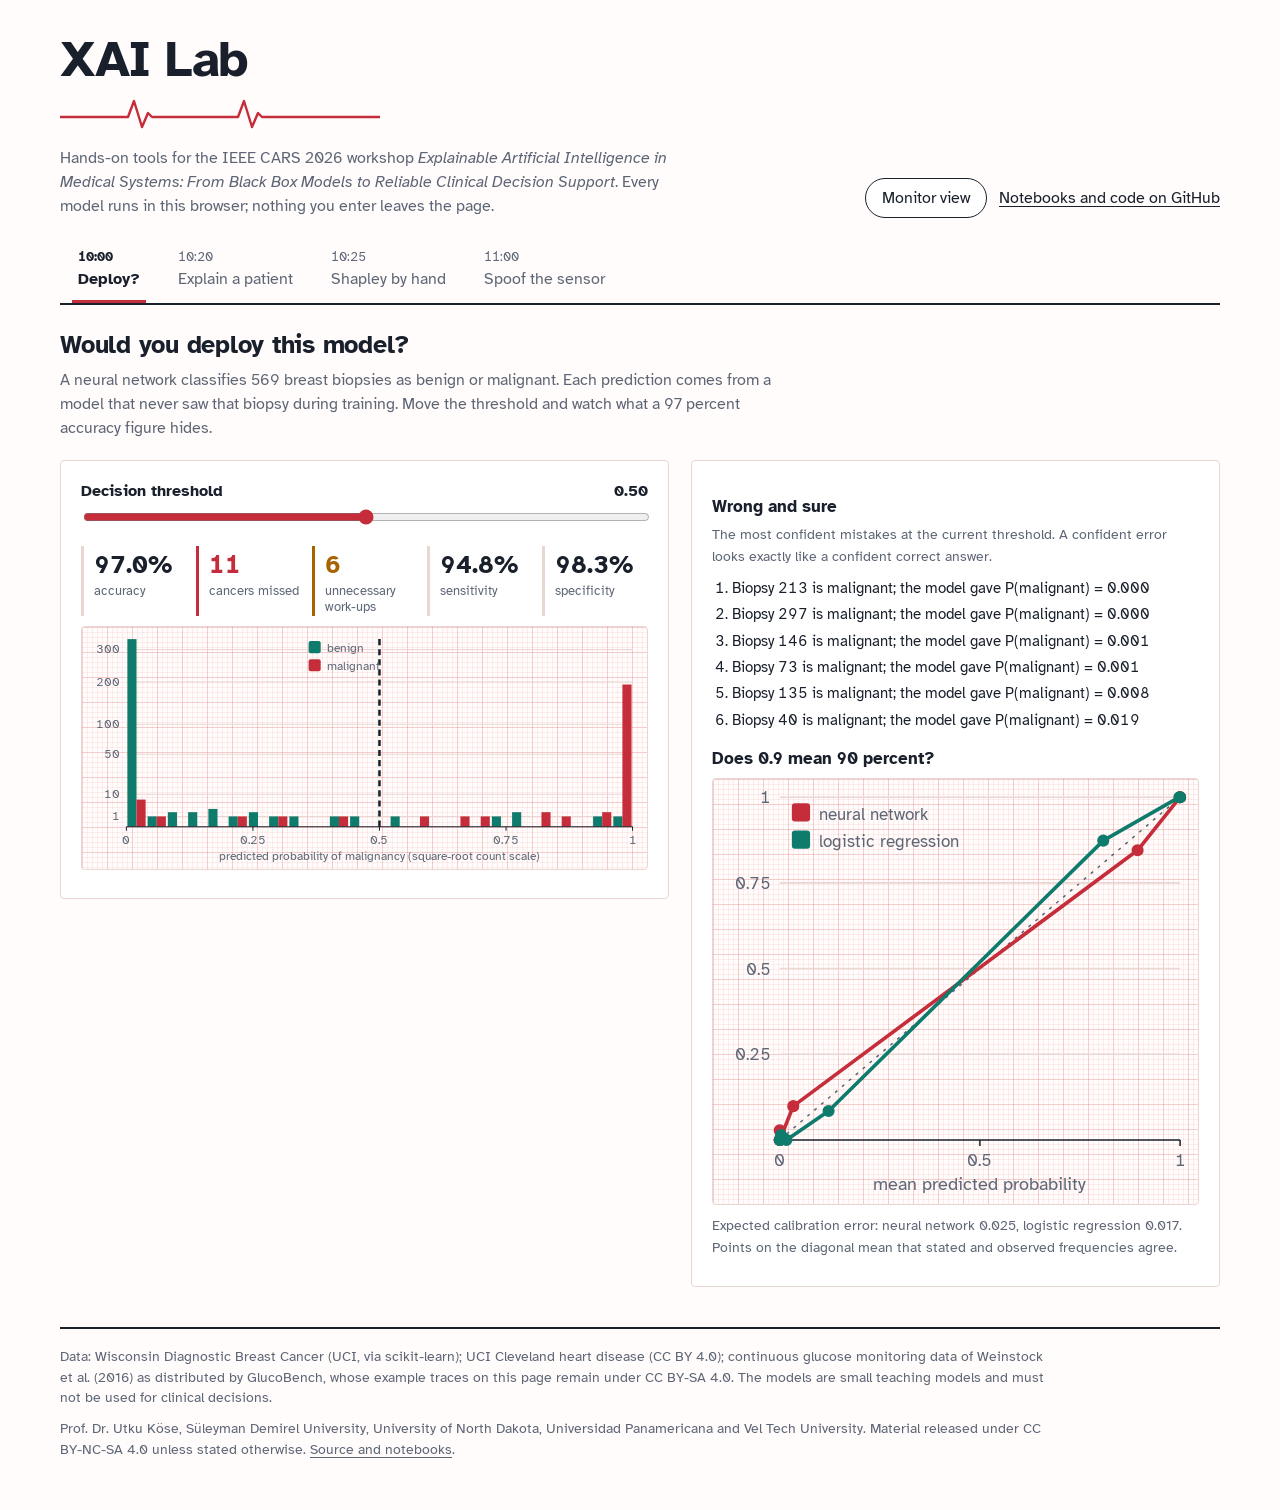
==== docs/index.html @ c886760e "Add files via upload" ====
<!doctype html>
<html lang="en" data-theme="light">
<head>
<meta charset="utf-8">
<meta name="viewport" content="width=device-width, initial-scale=1, viewport-fit=cover">
<title>XAI Lab: Explainable AI in Medical Systems, IEEE CARS 2026</title>
<meta name="description" content="Browser tools for the IEEE CARS 2026 workshop on explainable AI in medical systems: deployment decisions, exact Shapley values, LIME, counterfactuals and a CGM sensor-spoofing attack.">
<link rel="preconnect" href="https://fonts.googleapis.com">
<link rel="preconnect" href="https://fonts.gstatic.com" crossorigin>
<link href="https://fonts.googleapis.com/css2?family=Atkinson+Hyperlegible:ital,wght@0,400;0,700;1,400&display=swap" rel="stylesheet">
<link rel="icon" href="data:image/svg+xml,%3Csvg xmlns='http://www.w3.org/2000/svg' viewBox='0 0 64 64'%3E%3Crect width='64' height='64' rx='12' fill='%23C62D3A'/%3E%3Cpolyline points='6,36 20,36 26,18 34,48 40,30 44,36 58,36' fill='none' stroke='white' stroke-width='5' stroke-linejoin='round'/%3E%3C/svg%3E">
<style>
:root {
  --paper: #FFFCFB; --panel: #FFFFFF; --ink: #19202C; --muted: #5E6676; --line: #EAD6D3;
  --grid-minor: rgba(214, 96, 96, 0.09); --grid-major: rgba(214, 96, 96, 0.22);
  --alert: #C62D3A; --safe: #0F7B6C; --amber: #A86200; --violet: #5B4BB7; --focus: #2957D8;
  --monitor-bg: #071316; --monitor-edge: #1E3A40; --monitor-ink: #D5F2EA; --monitor-muted: #86A39B;
  --monitor-safe: #3EE0B8; --monitor-alert: #FF5A5F; --monitor-amber: #FFC24D;
  color-scheme: light;
}
:root[data-theme="dark"] {
  --paper: #081417; --panel: #0C1C20; --ink: #D5F0E9; --muted: #8EA8A1; --line: #1E363B;
  --grid-minor: rgba(62, 224, 184, 0.05); --grid-major: rgba(62, 224, 184, 0.14);
  --alert: #FF5F66; --safe: #3EE0B8; --amber: #FFC24D; --violet: #B8A6FF; --focus: #8AB4FF;
  color-scheme: dark;
}
* { box-sizing: border-box; }
html { background: var(--paper); color: var(--ink); font-family: "Atkinson Hyperlegible", "Segoe UI", system-ui, -apple-system, sans-serif; font-size: 16px; line-height: 1.5; -webkit-text-size-adjust: 100%; }
body { margin: 0; padding: env(safe-area-inset-top, 0px) env(safe-area-inset-right, 0px) env(safe-area-inset-bottom, 0px) env(safe-area-inset-left, 0px); }
.wrap { max-width: 1200px; margin: 0 auto; padding: 0 20px; }
a { color: inherit; text-underline-offset: 3px; }
:focus-visible { outline: 3px solid var(--focus); outline-offset: 2px; }
h1, h2, h3 { line-height: 1.15; margin: 0; }
h1 { font-size: clamp(2.2rem, 5vw, 3.2rem); letter-spacing: -0.025em; }
h2 { font-size: 1.55rem; letter-spacing: -0.01em; }
h3 { font-size: 1.05rem; margin: 18px 0 8px; }
p { margin: 0 0 10px; }

.masthead { display: flex; flex-wrap: wrap; gap: 18px 32px; align-items: flex-end; justify-content: space-between; padding: 30px 0 20px; }
.masthead p { max-width: 64ch; color: var(--muted); margin: 10px 0 0; }
.head-actions { display: flex; gap: 12px; align-items: center; flex-wrap: wrap; }
.trace { height: 34px; margin-top: 6px; }
.trace path { fill: none; stroke: var(--alert); stroke-width: 2.4; stroke-linejoin: round; }

button { font: inherit; color: var(--ink); background: var(--panel); border: 1.5px solid var(--ink); border-radius: 999px; padding: 7px 16px; cursor: pointer; }
button:hover { background: var(--ink); color: var(--panel); }
button[aria-pressed="true"] { background: var(--ink); color: var(--panel); }
select, input[type="range"] { font: inherit; color: var(--ink); width: 100%; }
select { background: var(--panel); border: 1px solid var(--line); border-radius: 6px; padding: 6px 8px; }
input[type="range"] { accent-color: var(--alert); }

[role="tablist"] { display: flex; gap: 2px; overflow-x: auto; border-bottom: 2px solid var(--ink); }
[role="tab"] { border: none; border-radius: 0; background: transparent; color: var(--muted); padding: 10px 18px 12px; text-align: left; white-space: nowrap; position: relative; }
[role="tab"]:hover { background: transparent; color: var(--ink); }
[role="tab"] .t { display: block; font-size: 0.8rem; font-variant-numeric: tabular-nums; }
[role="tab"][aria-selected="true"] { color: var(--ink); font-weight: 700; }
[role="tab"][aria-selected="true"]::after { content: ""; position: absolute; left: 12px; right: 12px; bottom: -2px; height: 5px; background: var(--alert); }

.panel { padding: 26px 0 40px; }
.intro { max-width: 72ch; margin-bottom: 20px; }
.intro p { color: var(--muted); margin-top: 8px; }
.grid { display: grid; gap: 22px; align-items: start; }
.two { grid-template-columns: minmax(0, 1.15fr) minmax(0, 1fr); }
.explain { grid-template-columns: 300px minmax(0, 1fr); }
.spoof { grid-template-columns: minmax(0, 1.55fr) minmax(0, 1fr); }
.sheet { background: var(--panel); border: 1px solid var(--line); border-radius: 4px; padding: 18px 20px; }
.row { display: flex; gap: 10px; align-items: center; justify-content: space-between; flex-wrap: wrap; }
.row h3 { margin-bottom: 8px; }
.note, .muted-text { color: var(--muted); font-size: 0.9rem; }
.control { display: flex; justify-content: space-between; font-weight: 700; margin-bottom: 4px; }
output { font-variant-numeric: tabular-nums; min-width: 3.5ch; text-align: right; }

.paper { background-color: var(--paper); background-image: linear-gradient(var(--grid-major) 1px, transparent 1px), linear-gradient(90deg, var(--grid-major) 1px, transparent 1px), linear-gradient(var(--grid-minor) 1px, transparent 1px), linear-gradient(90deg, var(--grid-minor) 1px, transparent 1px); background-size: 25px 25px, 25px 25px, 5px 5px, 5px 5px; border: 1px solid var(--line); border-radius: 4px; margin: 10px 0; }
.chart svg { display: block; width: 100%; height: auto; }
svg text { fill: var(--ink); font-family: inherit; font-size: 12.5px; }
svg .tick, svg .muted { fill: var(--muted); font-size: 11.5px; font-variant-numeric: tabular-nums; }
svg .axis-label { fill: var(--muted); font-size: 12px; }
svg .val { font-variant-numeric: tabular-nums; }
svg .strong { font-weight: 700; }
svg .axis { stroke: var(--ink); stroke-width: 1; }
svg .gridline { stroke: var(--line); stroke-width: 1; }
svg .guide { stroke: var(--muted); stroke-dasharray: 3 3; }
svg .diag { stroke: var(--muted); stroke-dasharray: 2 4; }
svg .threshold { stroke: var(--ink); stroke-width: 2.5; stroke-dasharray: 6 4; }
svg .f-alert { fill: var(--alert); } svg .f-safe { fill: var(--safe); } svg .f-amber { fill: var(--amber); }
svg .line { fill: none; stroke-width: 2.4; stroke-linejoin: round; }
svg .dashed { stroke-dasharray: 6 5; }
svg .c-alert { stroke: var(--alert); fill: var(--alert); } svg .c-safe { stroke: var(--safe); fill: var(--safe); }
svg .c-ink { fill: var(--ink); } svg .c-muted { stroke: var(--muted); } svg .c-amber { stroke: var(--amber); }
svg polyline.c-alert, svg polyline.c-safe { fill: none; }
svg .c-rep { stroke: var(--alert); }
svg .hypo { stroke: var(--alert); stroke-width: 1.5; stroke-dasharray: 2 3; }
svg .hypo-label { fill: var(--alert); font-size: 11.5px; }
svg .band { fill: var(--muted); opacity: 0.14; }
svg .future-label { fill: var(--amber); font-weight: 700; }
svg .handle { fill: var(--panel); stroke: var(--alert); stroke-width: 2.5; cursor: ns-resize; }
svg .handle.moved { fill: var(--alert); }

.stats { display: grid; grid-template-columns: repeat(5, minmax(0, 1fr)); gap: 10px; margin: 14px 0 4px; }
.stat { border-left: 3px solid var(--line); padding-left: 10px; }
.stat .v { display: block; font-size: 1.55rem; font-weight: 700; font-variant-numeric: tabular-nums; }
.stat .l { display: block; font-size: 0.82rem; color: var(--muted); line-height: 1.25; }
.stat.alert { border-color: var(--alert); } .stat.alert .v { color: var(--alert); }
.stat.amber { border-color: var(--amber); } .stat.amber .v { color: var(--amber); }
.errors { padding-left: 20px; margin: 6px 0 0; font-size: 0.93rem; }
.errors li { margin-bottom: 4px; font-variant-numeric: tabular-nums; }

.field { margin-bottom: 10px; }
.field label { display: block; font-size: 0.88rem; margin-bottom: 2px; }
.slider-row { display: flex; align-items: center; gap: 10px; }
.readout { display: flex; align-items: baseline; gap: 14px; flex-wrap: wrap; }
.risk { font-size: 3.4rem; font-weight: 700; line-height: 1; font-variant-numeric: tabular-nums; }
.risk.hi { color: var(--alert); } .risk.lo { color: var(--safe); }
table { border-collapse: collapse; width: 100%; font-size: 0.92rem; font-variant-numeric: tabular-nums; margin: 6px 0 12px; }
th, td { text-align: left; padding: 5px 8px; border-bottom: 1px solid var(--line); vertical-align: top; }
th { font-weight: 700; }
tr.sum td { font-weight: 700; border-top: 2px solid var(--ink); }
.result { font-weight: 700; }

.monitor { background: var(--monitor-bg); color: var(--monitor-ink); border: 3px solid var(--monitor-edge); border-radius: 14px; padding: 18px; position: sticky; top: 12px; }
.monitor h3 { color: var(--monitor-muted); font-weight: 400; }
.alarm { font-size: 1.7rem; font-weight: 700; padding: 10px 14px; border-radius: 8px; text-align: center; }
.alarm.on { background: var(--monitor-alert); color: #FFFFFF; animation: blink 1.2s steps(2, jump-none) infinite; }
.alarm.off { border: 2px solid var(--monitor-safe); color: var(--monitor-safe); }
@keyframes blink { 50% { opacity: 0.55; } }
@media (prefers-reduced-motion: reduce) { .alarm.on { animation: none; } }
.vitals { display: grid; grid-template-columns: 1fr 1fr; gap: 12px 16px; margin: 16px 0 10px; }
.vitals div { border-top: 1px solid var(--monitor-edge); padding-top: 6px; }
.vitals dt { color: var(--monitor-muted); font-size: 0.8rem; }
.vitals dd { margin: 0; font-size: 1.25rem; font-weight: 700; font-variant-numeric: tabular-nums; color: var(--monitor-safe); }
.vitals .wide { grid-column: 1 / -1; }
.vitals .wide dd { font-size: 1.05rem; color: var(--monitor-ink); }
.flag { min-height: 1.5em; font-size: 0.92rem; color: var(--monitor-muted); }
.flag.warn { color: var(--monitor-amber); font-weight: 700; }
.monitor svg text { fill: var(--monitor-ink); }
.monitor svg .tick { fill: var(--monitor-muted); }
.monitor svg .axis { stroke: var(--monitor-muted); }
.monitor svg .f-alert { fill: var(--monitor-alert); } .monitor svg .f-safe { fill: var(--monitor-safe); }
.buttons { justify-content: flex-start; margin-top: 6px; }
.check { display: flex; gap: 8px; align-items: center; font-size: 0.92rem; }
.check input { width: auto; }
#ex-label { font-weight: 700; font-variant-numeric: tabular-nums; }

footer { border-top: 2px solid var(--ink); padding: 18px 0 40px; font-size: 0.86rem; color: var(--muted); }
footer p { max-width: 110ch; }

@media (max-width: 900px) {
  .two, .explain, .spoof { grid-template-columns: minmax(0, 1fr); }
  .stats { grid-template-columns: repeat(3, minmax(0, 1fr)); }
  .monitor { position: static; }
}
</style>
</head>
<body>
<div class="wrap">
  <header class="masthead">
    <div>
      <h1>XAI Lab</h1>
      <svg class="trace" viewBox="0 0 320 34" aria-hidden="true"><path d="M0 22 H60 L68 22 L74 6 L82 32 L88 18 L92 22 H170 L178 22 L184 6 L192 32 L198 18 L202 22 H320"/></svg>
      <p>Hands-on tools for the IEEE CARS 2026 workshop <em>Explainable Artificial Intelligence in Medical Systems: From Black Box Models to Reliable Clinical Decision Support</em>. Every model runs in this browser; nothing you enter leaves the page.</p>
    </div>
    <div class="head-actions">
      <button id="theme" type="button" aria-pressed="false">Monitor view</button>
      <a href="https://github.com/utkukose/xai-cars2026-NB-workshop">Notebooks and code on GitHub</a>
    </div>
  </header>

  <nav role="tablist" aria-label="Lab tools, in the order of the workshop programme">
    <button role="tab" id="tab-deploy" aria-controls="panel-deploy" aria-selected="true"><span class="t">10:00</span>Deploy?</button>
    <button role="tab" id="tab-explain" aria-controls="panel-explain" aria-selected="false" tabindex="-1"><span class="t">10:20</span>Explain a patient</button>
    <button role="tab" id="tab-shapley" aria-controls="panel-shapley" aria-selected="false" tabindex="-1"><span class="t">10:25</span>Shapley by hand</button>
    <button role="tab" id="tab-spoof" aria-controls="panel-spoof" aria-selected="false" tabindex="-1"><span class="t">11:00</span>Spoof the sensor</button>
  </nav>

  <main>
    <section class="panel" id="panel-deploy" role="tabpanel" aria-labelledby="tab-deploy">
      <div class="intro">
        <h2>Would you deploy this model?</h2>
        <p>A neural network classifies 569 breast biopsies as benign or malignant. Each prediction comes from a model that never saw that biopsy during training. Move the threshold and watch what a 97 percent accuracy figure hides.</p>
      </div>
      <div class="grid two">
        <div class="sheet">
          <label class="control" for="thr">Decision threshold <output id="thr-out" for="thr">0.50</output></label>
          <input type="range" id="thr" min="0.02" max="0.98" step="0.01" value="0.5">
          <div class="stats" id="deploy-stats" aria-live="polite"></div>
          <div class="paper chart" id="hist"></div>
        </div>
        <div class="sheet">
          <h3>Wrong and sure</h3>
          <p class="note">The most confident mistakes at the current threshold. A confident error looks exactly like a confident correct answer.</p>
          <ol class="errors" id="errors"></ol>
          <h3>Does 0.9 mean 90 percent?</h3>
          <div class="paper chart" id="calib"></div>
          <p class="note" id="calib-note"></p>
        </div>
      </div>
    </section>

    <section class="panel" id="panel-explain" role="tabpanel" aria-labelledby="tab-explain" hidden>
      <div class="intro">
        <h2>Why this risk, for this patient?</h2>
        <p>A gradient boosting model predicts coronary artery disease from 13 clinical variables of the UCI Cleveland data. Edit any value. The Shapley values are computed exactly, over all 8,192 coalitions of variables, against 16 reference patients.</p>
      </div>
      <div class="grid explain">
        <div class="sheet">
          <div class="field"><label for="patient">Patient</label><select id="patient"></select></div>
          <div id="feature-controls"></div>
          <button id="reset-patient" type="button">Restore recorded values</button>
        </div>
        <div class="sheet">
          <div class="readout"><span id="risk" class="risk">0.00</span><span id="risk-label" class="note"></span></div>
          <h3>SHAP: how each value moves the risk</h3>
          <div class="paper chart" id="waterfall"></div>
          <div class="row"><h3>LIME: a local linear approximation</h3><button id="lime-again" type="button">Resample LIME</button></div>
          <div class="paper chart" id="lime"></div>
          <p class="note" id="lime-note" aria-live="polite"></p>
          <div class="row"><h3>What would change the prediction?</h3><button id="cf-run" type="button">Find a counterfactual</button></div>
          <div id="cf-out" class="note" aria-live="polite"></div>
        </div>
      </div>
    </section>

    <section class="panel" id="panel-shapley" role="tabpanel" aria-labelledby="tab-shapley" hidden>
      <div class="intro">
        <h2>Shapley values by hand</h2>
        <p>Pick three variables. They become players in a cooperative game whose payoff is the predicted risk. An absent player takes its values from 16 reference patients and the results are averaged; every other variable keeps this patient's value. The Shapley value is a player's marginal contribution averaged over every order of arrival.</p>
      </div>
      <div class="grid two">
        <div class="sheet">
          <div class="field"><label for="sh-patient">Patient</label><select id="sh-patient"></select></div>
          <div class="field"><label for="sh-a">First player</label><select id="sh-a"></select></div>
          <div class="field"><label for="sh-b">Second player</label><select id="sh-b"></select></div>
          <div class="field"><label for="sh-c">Third player</label><select id="sh-c"></select></div>
          <h3>Every coalition</h3>
          <table id="sh-coalitions"></table>
        </div>
        <div class="sheet">
          <h3>Every order of arrival</h3>
          <table id="sh-orders"></table>
          <p class="result" id="sh-result" aria-live="polite"></p>
        </div>
      </div>
    </section>

    <section class="panel" id="panel-spoof" role="tabpanel" aria-labelledby="tab-spoof" hidden>
      <div class="intro">
        <h2>Spoof the sensor</h2>
        <p>Each example is one real hour of continuous glucose monitoring from an older adult with type 1 diabetes, and in each case glucose fell below 70 mg/dL within the next 30 minutes. The alert model warned correctly. Drag the reported readings, or run the attacker, and try to silence the warning while staying within 15 mg/dL of every true reading.</p>
      </div>
      <div class="grid spoof">
        <div class="sheet">
          <div class="row"><button id="ex-prev" type="button">Previous example</button><span id="ex-label"></span><button id="ex-next" type="button">Next example</button></div>
          <div class="paper chart" id="cgm"></div>
          <div class="row buttons">
            <button id="attack" type="button">Run the attacker</button>
            <button id="reveal" type="button" aria-pressed="false">Show what happened next</button>
            <button id="cgm-reset" type="button">Restore true readings</button>
            <label class="check"><input type="checkbox" id="budget" checked> Keep every change within 15 mg/dL</label>
          </div>
          <p class="note" id="attack-note" aria-live="polite"></p>
        </div>
        <aside class="monitor" aria-live="polite" aria-label="Alert monitor">
          <div id="alarm" class="alarm off">No alert</div>
          <dl class="vitals">
            <div><dt>Risk from the model</dt><dd id="m-risk"></dd></div>
            <div><dt>Alert threshold</dt><dd id="m-thr"></dd></div>
            <div><dt>Queries used by the attacker</dt><dd id="m-queries">0</dd></div>
            <div><dt>Largest change to a reading</dt><dd id="m-change"></dd></div>
            <div class="wide"><dt>Counterfactual margin: how much lower glucose would have to be to trigger the alert</dt><dd id="m-margin"></dd></div>
          </dl>
          <p class="flag" id="m-flag"></p>
          <h3>What the explanation says</h3>
          <div class="chart" id="cgm-shap"></div>
        </aside>
      </div>
    </section>
  </main>

  <footer>
    <p>Data: Wisconsin Diagnostic Breast Cancer (UCI, via scikit-learn); UCI Cleveland heart disease (CC BY 4.0); continuous glucose monitoring data of Weinstock et al. (2016) as distributed by GlucoBench, whose example traces on this page remain under CC BY-SA 4.0. The models are small teaching models and must not be used for clinical decisions.</p>
    <p>Prof. Dr. Utku Köse, Süleyman Demirel University, University of North Dakota, Universidad Panamericana and Vel Tech University. Material released under CC BY-NC-SA 4.0 unless stated otherwise. <a href="https://github.com/utkukose/xai-cars2026-NB-workshop">Source and notebooks</a>.</p>
  </footer>
</div>
<script src="lab-data.js"></script>
<script src="lab-core.js"></script>
<script src="lab-ui.js"></script>
</body>
</html>
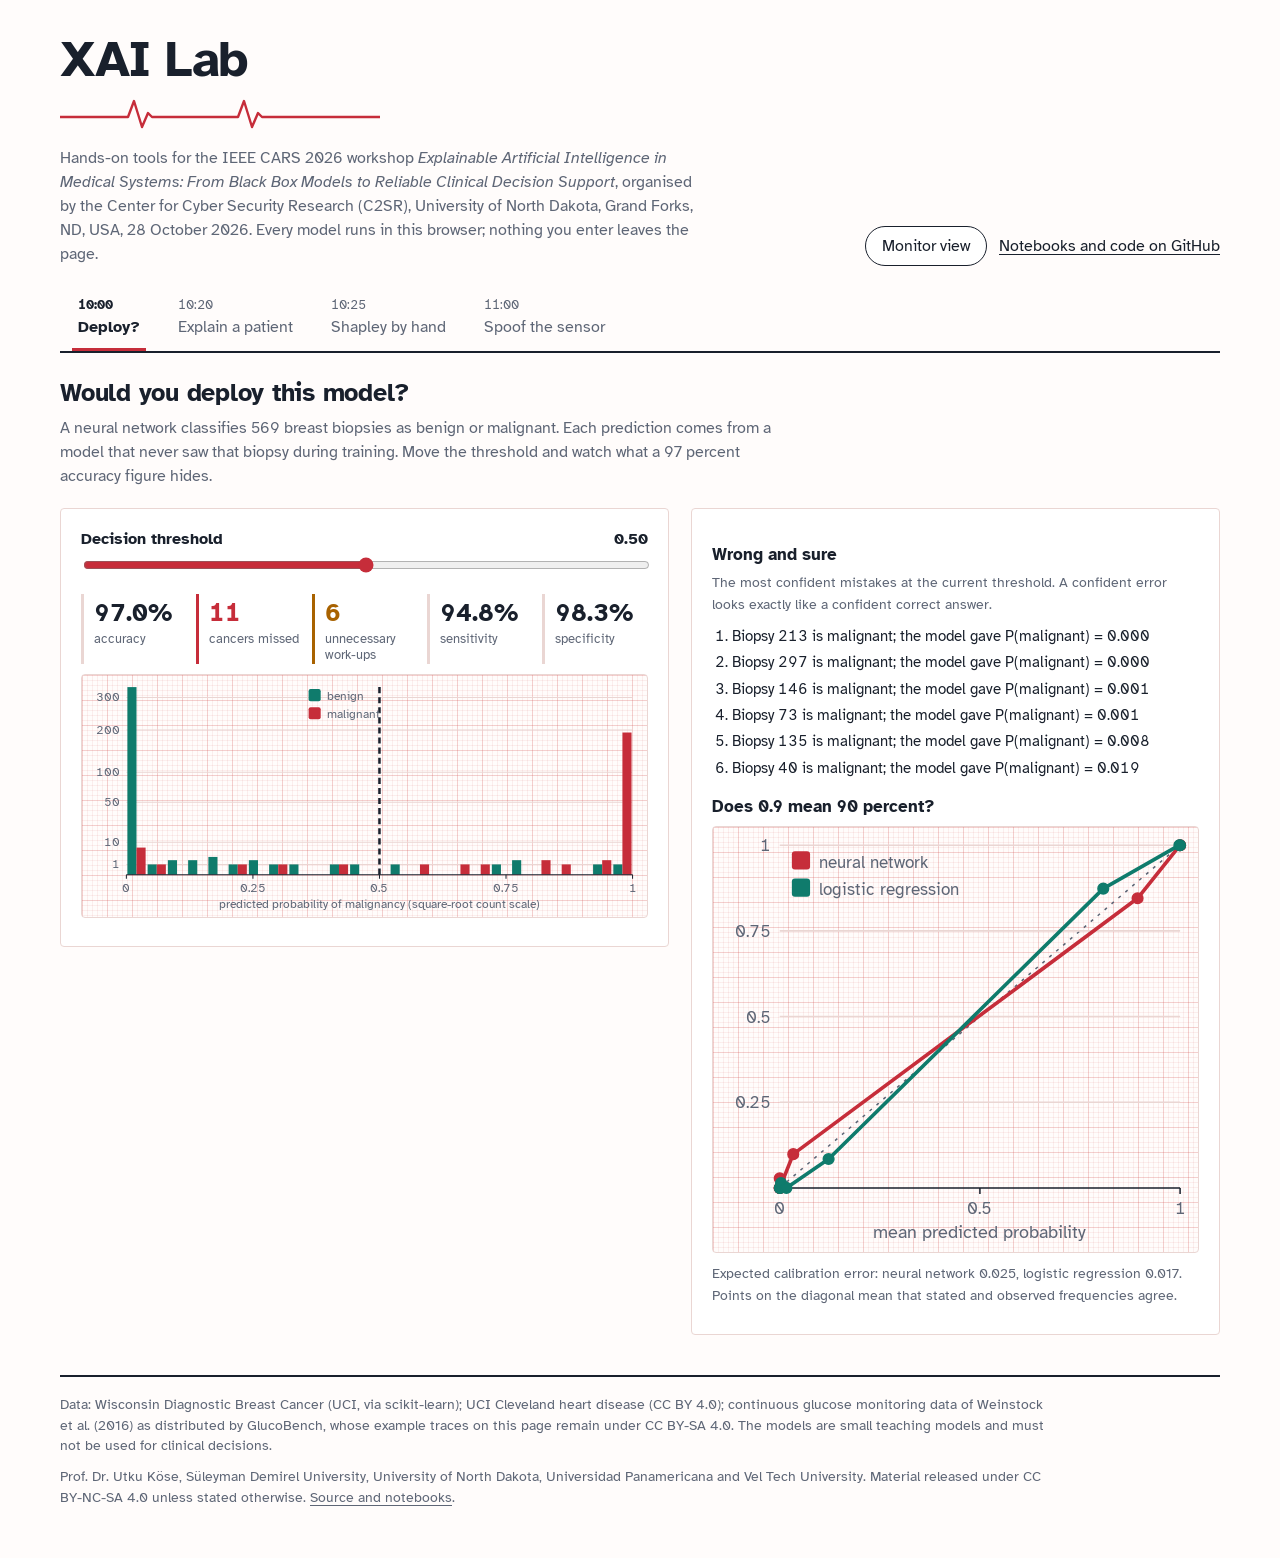
==== commit 32b282c8: "Add files via upload" ====
--- a/docs/index.html
+++ b/docs/index.html
@@ -157,7 +157,7 @@
     <div>
       <h1>XAI Lab</h1>
       <svg class="trace" viewBox="0 0 320 34" aria-hidden="true"><path d="M0 22 H60 L68 22 L74 6 L82 32 L88 18 L92 22 H170 L178 22 L184 6 L192 32 L198 18 L202 22 H320"/></svg>
-      <p>Hands-on tools for the IEEE CARS 2026 workshop <em>Explainable Artificial Intelligence in Medical Systems: From Black Box Models to Reliable Clinical Decision Support</em>. Every model runs in this browser; nothing you enter leaves the page.</p>
+      <p>Hands-on tools for the IEEE CARS 2026 workshop <em>Explainable Artificial Intelligence in Medical Systems: From Black Box Models to Reliable Clinical Decision Support</em>, organised by the Center for Cyber Security Research (C2SR), University of North Dakota, Grand Forks, ND, USA, 28 October 2026. Every model runs in this browser; nothing you enter leaves the page.</p>
     </div>
     <div class="head-actions">
       <button id="theme" type="button" aria-pressed="false">Monitor view</button>
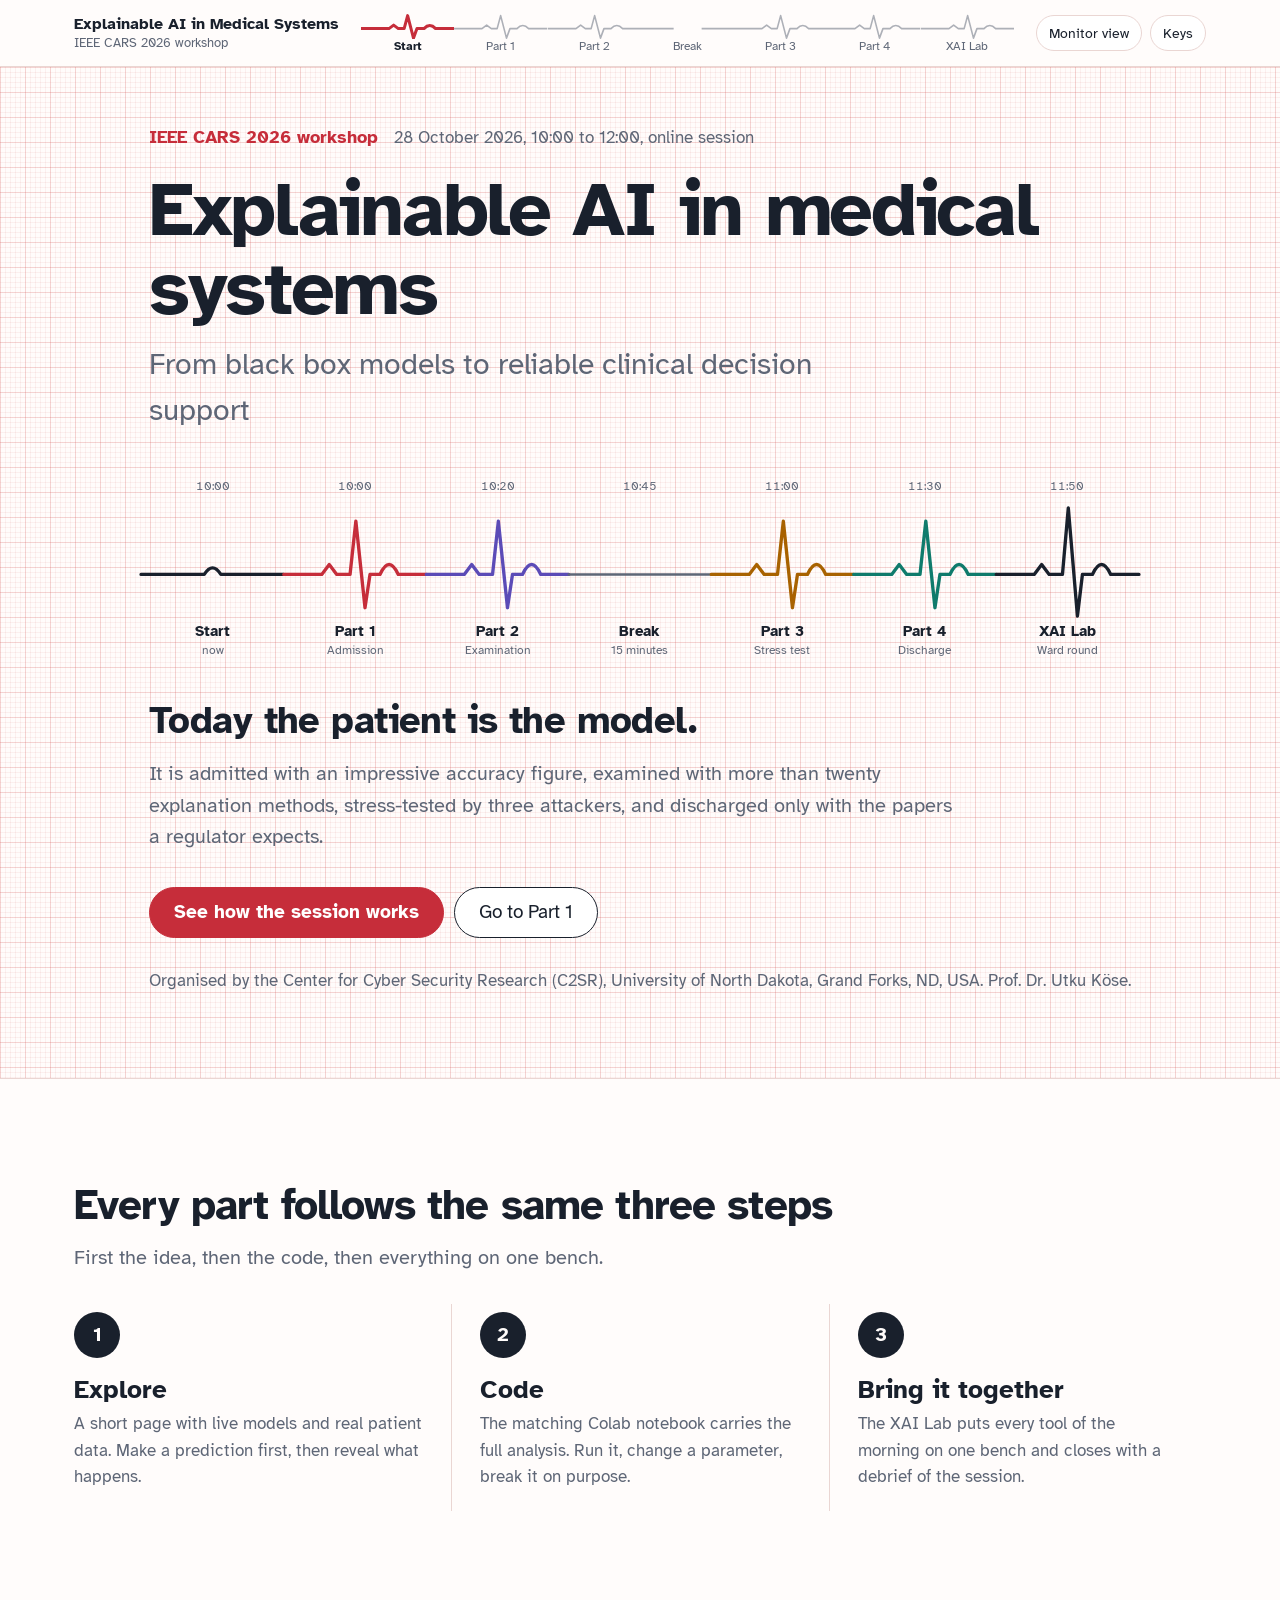
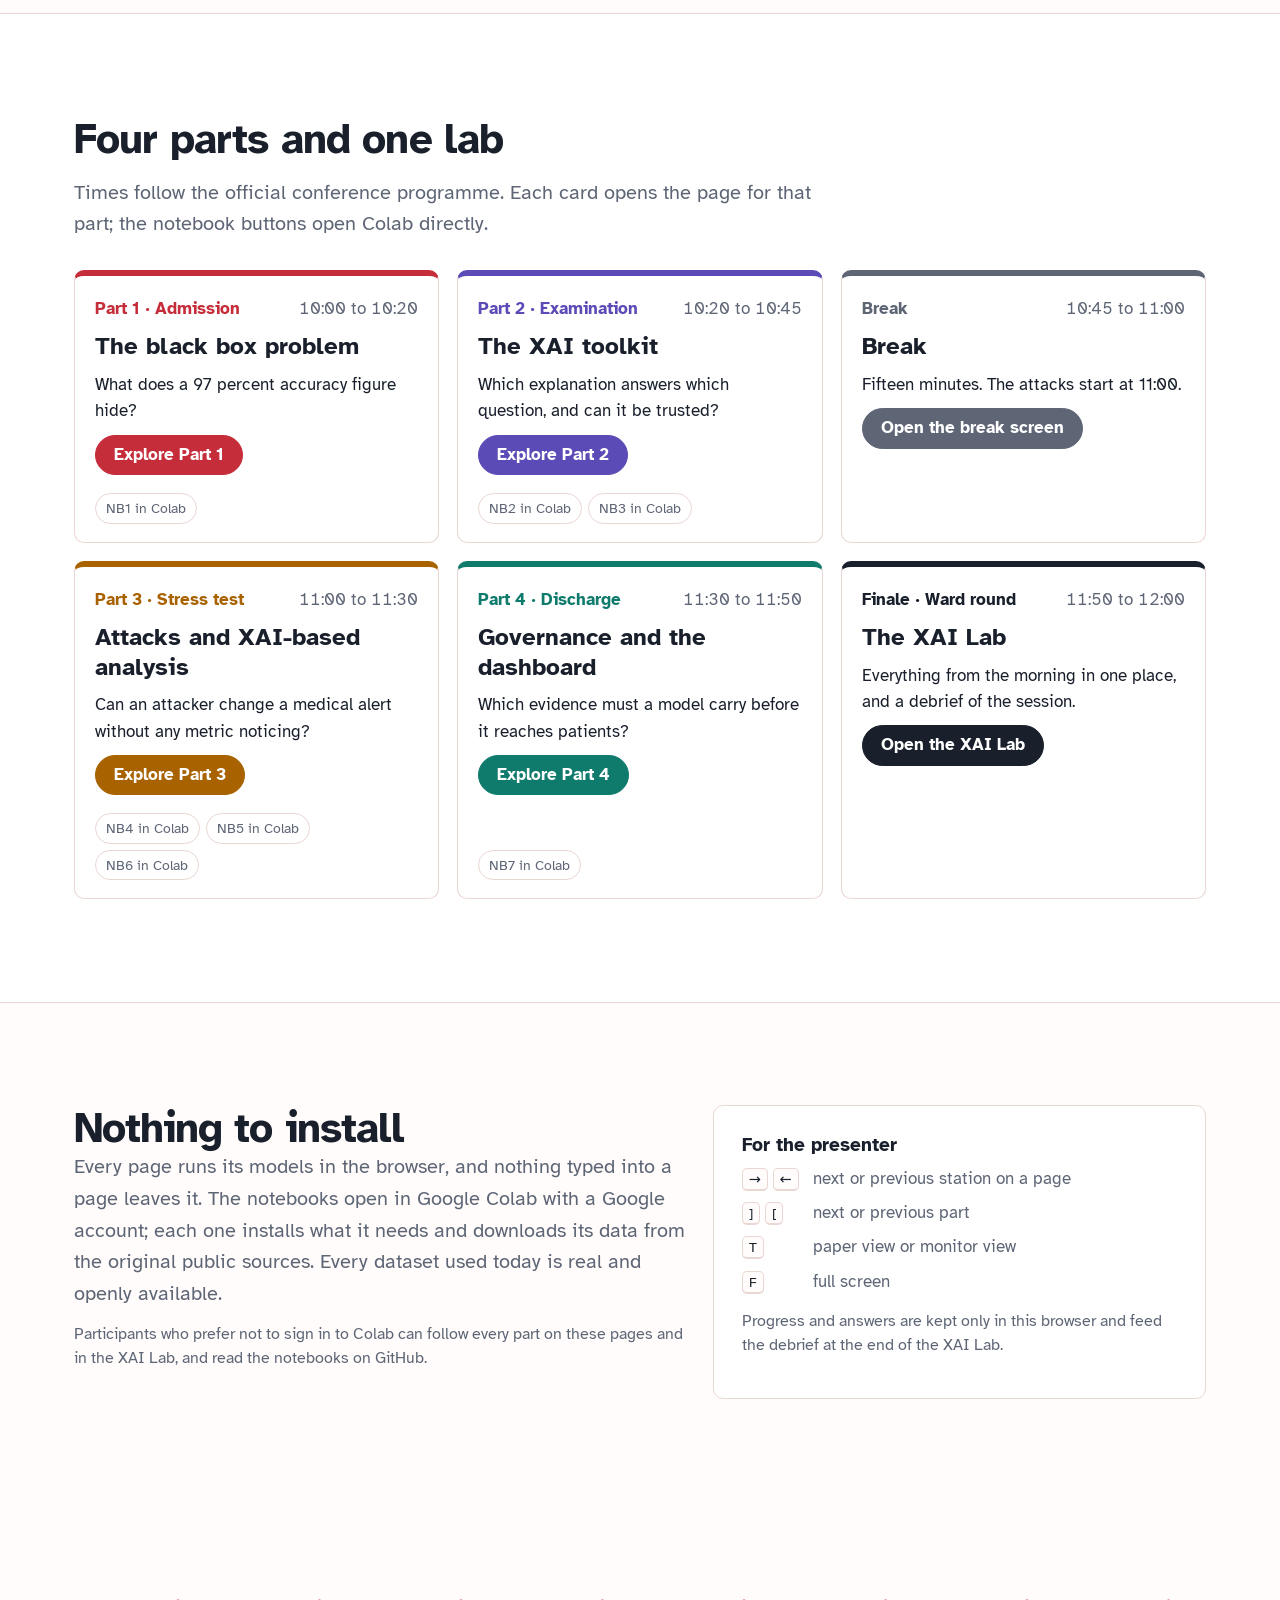
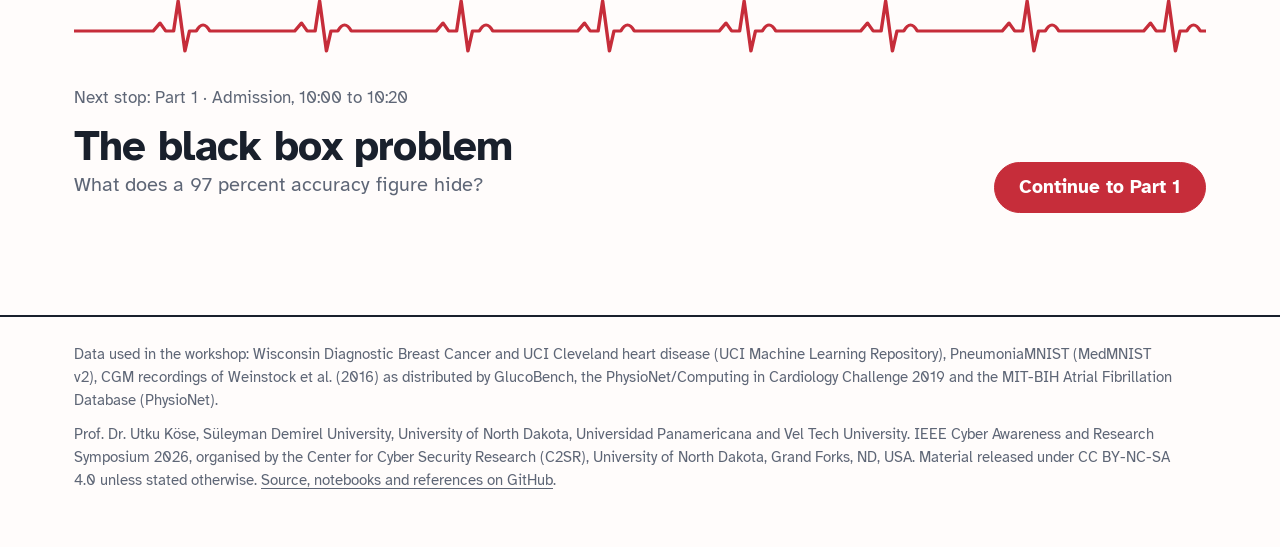
==== commit c88f6a97: "Add files via upload" ====
--- a/docs/index.html
+++ b/docs/index.html
@@ -1,288 +1,175 @@
 <!doctype html>
-<html lang="en" data-theme="light">
+<html lang="en">
 <head>
 <meta charset="utf-8">
 <meta name="viewport" content="width=device-width, initial-scale=1, viewport-fit=cover">
-<title>XAI Lab: Explainable AI in Medical Systems, IEEE CARS 2026</title>
-<meta name="description" content="Browser tools for the IEEE CARS 2026 workshop on explainable AI in medical systems: deployment decisions, exact Shapley values, LIME, counterfactuals and a CGM sensor-spoofing attack.">
+<title>Explainable AI in Medical Systems, IEEE CARS 2026</title>
+<meta name="description" content="Start page of the IEEE CARS 2026 workshop on explainable AI in medical systems: four interactive parts, seven Colab notebooks and the XAI Lab.">
 <link rel="preconnect" href="https://fonts.googleapis.com">
 <link rel="preconnect" href="https://fonts.gstatic.com" crossorigin>
 <link href="https://fonts.googleapis.com/css2?family=Atkinson+Hyperlegible:ital,wght@0,400;0,700;1,400&display=swap" rel="stylesheet">
 <link rel="icon" href="data:image/svg+xml,%3Csvg xmlns='http://www.w3.org/2000/svg' viewBox='0 0 64 64'%3E%3Crect width='64' height='64' rx='12' fill='%23C62D3A'/%3E%3Cpolyline points='6,36 20,36 26,18 34,48 40,30 44,36 58,36' fill='none' stroke='white' stroke-width='5' stroke-linejoin='round'/%3E%3C/svg%3E">
+<link rel="stylesheet" href="assets/site.css">
 <style>
-:root {
-  --paper: #FFFCFB; --panel: #FFFFFF; --ink: #19202C; --muted: #5E6676; --line: #EAD6D3;
-  --grid-minor: rgba(214, 96, 96, 0.09); --grid-major: rgba(214, 96, 96, 0.22);
-  --alert: #C62D3A; --safe: #0F7B6C; --amber: #A86200; --violet: #5B4BB7; --focus: #2957D8;
-  --monitor-bg: #071316; --monitor-edge: #1E3A40; --monitor-ink: #D5F2EA; --monitor-muted: #86A39B;
-  --monitor-safe: #3EE0B8; --monitor-alert: #FF5A5F; --monitor-amber: #FFC24D;
-  color-scheme: light;
-}
-:root[data-theme="dark"] {
-  --paper: #081417; --panel: #0C1C20; --ink: #D5F0E9; --muted: #8EA8A1; --line: #1E363B;
-  --grid-minor: rgba(62, 224, 184, 0.05); --grid-major: rgba(62, 224, 184, 0.14);
-  --alert: #FF5F66; --safe: #3EE0B8; --amber: #FFC24D; --violet: #B8A6FF; --focus: #8AB4FF;
-  color-scheme: dark;
-}
-* { box-sizing: border-box; }
-html { background: var(--paper); color: var(--ink); font-family: "Atkinson Hyperlegible", "Segoe UI", system-ui, -apple-system, sans-serif; font-size: 16px; line-height: 1.5; -webkit-text-size-adjust: 100%; }
-body { margin: 0; padding: env(safe-area-inset-top, 0px) env(safe-area-inset-right, 0px) env(safe-area-inset-bottom, 0px) env(safe-area-inset-left, 0px); }
-.wrap { max-width: 1200px; margin: 0 auto; padding: 0 20px; }
-a { color: inherit; text-underline-offset: 3px; }
-:focus-visible { outline: 3px solid var(--focus); outline-offset: 2px; }
-h1, h2, h3 { line-height: 1.15; margin: 0; }
-h1 { font-size: clamp(2.2rem, 5vw, 3.2rem); letter-spacing: -0.025em; }
-h2 { font-size: 1.55rem; letter-spacing: -0.01em; }
-h3 { font-size: 1.05rem; margin: 18px 0 8px; }
-p { margin: 0 0 10px; }
-
-.masthead { display: flex; flex-wrap: wrap; gap: 18px 32px; align-items: flex-end; justify-content: space-between; padding: 30px 0 20px; }
-.masthead p { max-width: 64ch; color: var(--muted); margin: 10px 0 0; }
-.head-actions { display: flex; gap: 12px; align-items: center; flex-wrap: wrap; }
-.trace { height: 34px; margin-top: 6px; }
-.trace path { fill: none; stroke: var(--alert); stroke-width: 2.4; stroke-linejoin: round; }
-
-button { font: inherit; color: var(--ink); background: var(--panel); border: 1.5px solid var(--ink); border-radius: 999px; padding: 7px 16px; cursor: pointer; }
-button:hover { background: var(--ink); color: var(--panel); }
-button[aria-pressed="true"] { background: var(--ink); color: var(--panel); }
-select, input[type="range"] { font: inherit; color: var(--ink); width: 100%; }
-select { background: var(--panel); border: 1px solid var(--line); border-radius: 6px; padding: 6px 8px; }
-input[type="range"] { accent-color: var(--alert); }
-
-[role="tablist"] { display: flex; gap: 2px; overflow-x: auto; border-bottom: 2px solid var(--ink); }
-[role="tab"] { border: none; border-radius: 0; background: transparent; color: var(--muted); padding: 10px 18px 12px; text-align: left; white-space: nowrap; position: relative; }
-[role="tab"]:hover { background: transparent; color: var(--ink); }
-[role="tab"] .t { display: block; font-size: 0.8rem; font-variant-numeric: tabular-nums; }
-[role="tab"][aria-selected="true"] { color: var(--ink); font-weight: 700; }
-[role="tab"][aria-selected="true"]::after { content: ""; position: absolute; left: 12px; right: 12px; bottom: -2px; height: 5px; background: var(--alert); }
-
-.panel { padding: 26px 0 40px; }
-.intro { max-width: 72ch; margin-bottom: 20px; }
-.intro p { color: var(--muted); margin-top: 8px; }
-.grid { display: grid; gap: 22px; align-items: start; }
-.two { grid-template-columns: minmax(0, 1.15fr) minmax(0, 1fr); }
-.explain { grid-template-columns: 300px minmax(0, 1fr); }
-.spoof { grid-template-columns: minmax(0, 1.55fr) minmax(0, 1fr); }
-.sheet { background: var(--panel); border: 1px solid var(--line); border-radius: 4px; padding: 18px 20px; }
-.row { display: flex; gap: 10px; align-items: center; justify-content: space-between; flex-wrap: wrap; }
-.row h3 { margin-bottom: 8px; }
-.note, .muted-text { color: var(--muted); font-size: 0.9rem; }
-.control { display: flex; justify-content: space-between; font-weight: 700; margin-bottom: 4px; }
-output { font-variant-numeric: tabular-nums; min-width: 3.5ch; text-align: right; }
-
-.paper { background-color: var(--paper); background-image: linear-gradient(var(--grid-major) 1px, transparent 1px), linear-gradient(90deg, var(--grid-major) 1px, transparent 1px), linear-gradient(var(--grid-minor) 1px, transparent 1px), linear-gradient(90deg, var(--grid-minor) 1px, transparent 1px); background-size: 25px 25px, 25px 25px, 5px 5px, 5px 5px; border: 1px solid var(--line); border-radius: 4px; margin: 10px 0; }
-.chart svg { display: block; width: 100%; height: auto; }
-svg text { fill: var(--ink); font-family: inherit; font-size: 12.5px; }
-svg .tick, svg .muted { fill: var(--muted); font-size: 11.5px; font-variant-numeric: tabular-nums; }
-svg .axis-label { fill: var(--muted); font-size: 12px; }
-svg .val { font-variant-numeric: tabular-nums; }
-svg .strong { font-weight: 700; }
-svg .axis { stroke: var(--ink); stroke-width: 1; }
-svg .gridline { stroke: var(--line); stroke-width: 1; }
-svg .guide { stroke: var(--muted); stroke-dasharray: 3 3; }
-svg .diag { stroke: var(--muted); stroke-dasharray: 2 4; }
-svg .threshold { stroke: var(--ink); stroke-width: 2.5; stroke-dasharray: 6 4; }
-svg .f-alert { fill: var(--alert); } svg .f-safe { fill: var(--safe); } svg .f-amber { fill: var(--amber); }
-svg .line { fill: none; stroke-width: 2.4; stroke-linejoin: round; }
-svg .dashed { stroke-dasharray: 6 5; }
-svg .c-alert { stroke: var(--alert); fill: var(--alert); } svg .c-safe { stroke: var(--safe); fill: var(--safe); }
-svg .c-ink { fill: var(--ink); } svg .c-muted { stroke: var(--muted); } svg .c-amber { stroke: var(--amber); }
-svg polyline.c-alert, svg polyline.c-safe { fill: none; }
-svg .c-rep { stroke: var(--alert); }
-svg .hypo { stroke: var(--alert); stroke-width: 1.5; stroke-dasharray: 2 3; }
-svg .hypo-label { fill: var(--alert); font-size: 11.5px; }
-svg .band { fill: var(--muted); opacity: 0.14; }
-svg .future-label { fill: var(--amber); font-weight: 700; }
-svg .handle { fill: var(--panel); stroke: var(--alert); stroke-width: 2.5; cursor: ns-resize; }
-svg .handle.moved { fill: var(--alert); }
-
-.stats { display: grid; grid-template-columns: repeat(5, minmax(0, 1fr)); gap: 10px; margin: 14px 0 4px; }
-.stat { border-left: 3px solid var(--line); padding-left: 10px; }
-.stat .v { display: block; font-size: 1.55rem; font-weight: 700; font-variant-numeric: tabular-nums; }
-.stat .l { display: block; font-size: 0.82rem; color: var(--muted); line-height: 1.25; }
-.stat.alert { border-color: var(--alert); } .stat.alert .v { color: var(--alert); }
-.stat.amber { border-color: var(--amber); } .stat.amber .v { color: var(--amber); }
-.errors { padding-left: 20px; margin: 6px 0 0; font-size: 0.93rem; }
-.errors li { margin-bottom: 4px; font-variant-numeric: tabular-nums; }
-
-.field { margin-bottom: 10px; }
-.field label { display: block; font-size: 0.88rem; margin-bottom: 2px; }
-.slider-row { display: flex; align-items: center; gap: 10px; }
-.readout { display: flex; align-items: baseline; gap: 14px; flex-wrap: wrap; }
-.risk { font-size: 3.4rem; font-weight: 700; line-height: 1; font-variant-numeric: tabular-nums; }
-.risk.hi { color: var(--alert); } .risk.lo { color: var(--safe); }
-table { border-collapse: collapse; width: 100%; font-size: 0.92rem; font-variant-numeric: tabular-nums; margin: 6px 0 12px; }
-th, td { text-align: left; padding: 5px 8px; border-bottom: 1px solid var(--line); vertical-align: top; }
-th { font-weight: 700; }
-tr.sum td { font-weight: 700; border-top: 2px solid var(--ink); }
-.result { font-weight: 700; }
-
-.monitor { background: var(--monitor-bg); color: var(--monitor-ink); border: 3px solid var(--monitor-edge); border-radius: 14px; padding: 18px; position: sticky; top: 12px; }
-.monitor h3 { color: var(--monitor-muted); font-weight: 400; }
-.alarm { font-size: 1.7rem; font-weight: 700; padding: 10px 14px; border-radius: 8px; text-align: center; }
-.alarm.on { background: var(--monitor-alert); color: #FFFFFF; animation: blink 1.2s steps(2, jump-none) infinite; }
-.alarm.off { border: 2px solid var(--monitor-safe); color: var(--monitor-safe); }
-@keyframes blink { 50% { opacity: 0.55; } }
-@media (prefers-reduced-motion: reduce) { .alarm.on { animation: none; } }
-.vitals { display: grid; grid-template-columns: 1fr 1fr; gap: 12px 16px; margin: 16px 0 10px; }
-.vitals div { border-top: 1px solid var(--monitor-edge); padding-top: 6px; }
-.vitals dt { color: var(--monitor-muted); font-size: 0.8rem; }
-.vitals dd { margin: 0; font-size: 1.25rem; font-weight: 700; font-variant-numeric: tabular-nums; color: var(--monitor-safe); }
-.vitals .wide { grid-column: 1 / -1; }
-.vitals .wide dd { font-size: 1.05rem; color: var(--monitor-ink); }
-.flag { min-height: 1.5em; font-size: 0.92rem; color: var(--monitor-muted); }
-.flag.warn { color: var(--monitor-amber); font-weight: 700; }
-.monitor svg text { fill: var(--monitor-ink); }
-.monitor svg .tick { fill: var(--monitor-muted); }
-.monitor svg .axis { stroke: var(--monitor-muted); }
-.monitor svg .f-alert { fill: var(--monitor-alert); } .monitor svg .f-safe { fill: var(--monitor-safe); }
-.buttons { justify-content: flex-start; margin-top: 6px; }
-.check { display: flex; gap: 8px; align-items: center; font-size: 0.92rem; }
-.check input { width: auto; }
-#ex-label { font-weight: 700; font-variant-numeric: tabular-nums; }
-
-footer { border-top: 2px solid var(--ink); padding: 18px 0 40px; font-size: 0.86rem; color: var(--muted); }
-footer p { max-width: 110ch; }
-
-@media (max-width: 900px) {
-  .two, .explain, .spoof { grid-template-columns: minmax(0, 1fr); }
-  .stats { grid-template-columns: repeat(3, minmax(0, 1fr)); }
-  .monitor { position: static; }
-}
+  .start-hero h1 { max-width: 18ch; }
+  .start-hero .subtitle { font-size: clamp(1.25rem, 2.4vw, 1.75rem); margin: 14px 0 0; color: var(--muted); max-width: 40ch; }
+  .journey { margin: 34px -8px 6px; }
+  .journey svg { display: block; width: 100%; height: auto; overflow: visible; }
+  .journey .seg { fill: none; stroke-width: 4; stroke-linejoin: round; stroke-linecap: round; }
+  .journey .seg.pause { stroke: var(--muted); stroke-dasharray: 2 10; stroke-width: 3; }
+  .journey .stop rect { fill: transparent; }
+  .journey .stop .jtime { fill: var(--muted); font-size: 15px; font-variant-numeric: tabular-nums; }
+  .journey .stop .jlabel { font-size: 18px; font-weight: 700; }
+  .journey .stop .jrole { fill: var(--muted); font-size: 15px; }
+  .journey .stop:hover .jlabel, .journey .stop:focus .jlabel { fill: var(--accent); text-decoration: underline; }
+  .journey .stop .seen { fill: var(--muted); font-size: 13px; }
+  .start-hero .claim { font-size: clamp(1.5rem, 3vw, 2.3rem); font-weight: 700; letter-spacing: -0.015em; margin: 26px 0 8px; max-width: 30ch; }
+  .start-hero .venue { margin-top: 30px; color: var(--muted); }
+  .flow { list-style: none; padding: 0; margin: 0; display: grid; grid-template-columns: repeat(3, minmax(0, 1fr)); gap: 0; counter-reset: none; }
+  .flow li { padding: 8px 28px 8px 0; position: relative; }
+  .flow li + li { padding-left: 28px; border-left: 1px solid var(--line); }
+  .flow .n { display: inline-grid; place-items: center; width: 46px; height: 46px; border-radius: 50%; background: var(--ink); color: var(--paper); font-weight: 700; font-size: 1.2rem; }
+  .flow h3 { font-size: 1.5rem; margin: 16px 0 6px; }
+  .flow p { color: var(--muted); max-width: 32ch; }
+  .parts { display: grid; grid-template-columns: repeat(auto-fit, minmax(300px, 1fr)); gap: 18px; }
+  .pcard { --c: var(--ink); background: var(--panel); border: 1px solid var(--line); border-top: 6px solid var(--c); border-radius: 10px; padding: 20px 20px 18px; display: flex; flex-direction: column; gap: 10px; }
+  .pcard .meta { color: var(--muted); display: flex; justify-content: space-between; gap: 10px; flex-wrap: wrap; }
+  .pcard .meta strong { color: var(--c); }
+  .pcard h3 { font-size: 1.4rem; margin: 0; }
+  .pcard p { margin: 0; }
+  .pcard .nbs { display: flex; flex-wrap: wrap; gap: 6px; margin-top: auto; padding-top: 8px; }
+  .pcard .go { align-self: flex-start; }
+  .keys { display: grid; grid-template-columns: auto 1fr; gap: 8px 14px; margin: 0; }
+  .keys dt { white-space: nowrap; }
+  .keys dd { margin: 0; color: var(--muted); }
+  @media (max-width: 980px) {
+    .flow { grid-template-columns: minmax(0, 1fr); }
+    .flow li, .flow li + li { padding: 12px 0; border-left: 0; border-top: 1px solid var(--line); }
+  }
 </style>
 </head>
-<body>
-<div class="wrap">
-  <header class="masthead">
-    <div>
-      <h1>XAI Lab</h1>
-      <svg class="trace" viewBox="0 0 320 34" aria-hidden="true"><path d="M0 22 H60 L68 22 L74 6 L82 32 L88 18 L92 22 H170 L178 22 L184 6 L192 32 L198 18 L202 22 H320"/></svg>
-      <p>Hands-on tools for the IEEE CARS 2026 workshop <em>Explainable Artificial Intelligence in Medical Systems: From Black Box Models to Reliable Clinical Decision Support</em>, organised by the Center for Cyber Security Research (C2SR), University of North Dakota, Grand Forks, ND, USA, 28 October 2026. Every model runs in this browser; nothing you enter leaves the page.</p>
+<body data-page="start" data-part="start">
+<header id="site-top"></header>
+<main>
+  <section class="coldopen grid-bg start-hero" aria-labelledby="title">
+    <div class="wrap">
+      <p class="part-tag"><strong>IEEE CARS 2026 workshop</strong><span>28 October 2026, 10:00 to 12:00, online session</span></p>
+      <h1 id="title">Explainable AI in medical systems</h1>
+      <p class="subtitle">From black box models to reliable clinical decision support</p>
+      <div class="journey" id="journey"></div>
+      <p class="claim">Today the patient is the model.</p>
+      <p class="lead">It is admitted with an impressive accuracy figure, examined with more than twenty explanation methods, stress-tested by three attackers, and discharged only with the papers a regulator expects.</p>
+      <div class="row begin"><button class="btn primary big" type="button" data-begin>See how the session works</button><a class="btn big" href="part1.html">Go to Part 1</a></div>
+      <p class="venue">Organised by the Center for Cyber Security Research (C2SR), University of North Dakota, Grand Forks, ND, USA. Prof. Dr. Utku Köse.</p>
     </div>
-    <div class="head-actions">
-      <button id="theme" type="button" aria-pressed="false">Monitor view</button>
-      <a href="https://github.com/utkukose/xai-cars2026-NB-workshop">Notebooks and code on GitHub</a>
+  </section>
+
+  <section class="station" data-station id="flow">
+    <div class="wrap">
+      <div class="station-head">
+        <h2>Every part follows the same three steps</h2>
+        <p class="lead">First the idea, then the code, then everything on one bench.</p>
+      </div>
+      <ol class="flow">
+        <li><span class="n">1</span><h3>Explore</h3><p>A short page with live models and real patient data. Make a prediction first, then reveal what happens.</p></li>
+        <li><span class="n">2</span><h3>Code</h3><p>The matching Colab notebook carries the full analysis. Run it, change a parameter, break it on purpose.</p></li>
+        <li><span class="n">3</span><h3>Bring it together</h3><p>The XAI Lab puts every tool of the morning on one bench and closes with a debrief of the session.</p></li>
+      </ol>
     </div>
-  </header>
+  </section>
 
-  <nav role="tablist" aria-label="Lab tools, in the order of the workshop programme">
-    <button role="tab" id="tab-deploy" aria-controls="panel-deploy" aria-selected="true"><span class="t">10:00</span>Deploy?</button>
-    <button role="tab" id="tab-explain" aria-controls="panel-explain" aria-selected="false" tabindex="-1"><span class="t">10:20</span>Explain a patient</button>
-    <button role="tab" id="tab-shapley" aria-controls="panel-shapley" aria-selected="false" tabindex="-1"><span class="t">10:25</span>Shapley by hand</button>
-    <button role="tab" id="tab-spoof" aria-controls="panel-spoof" aria-selected="false" tabindex="-1"><span class="t">11:00</span>Spoof the sensor</button>
-  </nav>
+  <section class="station alt" data-station id="parts">
+    <div class="wrap">
+      <div class="station-head">
+        <h2>Four parts and one lab</h2>
+        <p class="lead">Times follow the official conference programme. Each card opens the page for that part; the notebook buttons open Colab directly.</p>
+      </div>
+      <div class="parts" id="part-cards"></div>
+    </div>
+  </section>
 
-  <main>
-    <section class="panel" id="panel-deploy" role="tabpanel" aria-labelledby="tab-deploy">
-      <div class="intro">
-        <h2>Would you deploy this model?</h2>
-        <p>A neural network classifies 569 breast biopsies as benign or malignant. Each prediction comes from a model that never saw that biopsy during training. Move the threshold and watch what a 97 percent accuracy figure hides.</p>
+  <section class="station" data-station id="ready">
+    <div class="wrap grid-2">
+      <div>
+        <h2>Nothing to install</h2>
+        <p class="lead">Every page runs its models in the browser, and nothing typed into a page leaves it. The notebooks open in Google Colab with a Google account; each one installs what it needs and downloads its data from the original public sources. Every dataset used today is real and openly available.</p>
+        <p class="note">Participants who prefer not to sign in to Colab can follow every part on these pages and in the XAI Lab, and read the notebooks on GitHub.</p>
       </div>
-      <div class="grid two">
-        <div class="sheet">
-          <label class="control" for="thr">Decision threshold <output id="thr-out" for="thr">0.50</output></label>
-          <input type="range" id="thr" min="0.02" max="0.98" step="0.01" value="0.5">
-          <div class="stats" id="deploy-stats" aria-live="polite"></div>
-          <div class="paper chart" id="hist"></div>
-        </div>
-        <div class="sheet">
-          <h3>Wrong and sure</h3>
-          <p class="note">The most confident mistakes at the current threshold. A confident error looks exactly like a confident correct answer.</p>
-          <ol class="errors" id="errors"></ol>
-          <h3>Does 0.9 mean 90 percent?</h3>
-          <div class="paper chart" id="calib"></div>
-          <p class="note" id="calib-note"></p>
-        </div>
+      <div class="app">
+        <h3 style="margin-top:0">For the presenter</h3>
+        <dl class="keys">
+          <dt><kbd>→</kbd> <kbd>←</kbd></dt><dd>next or previous station on a page</dd>
+          <dt><kbd>]</kbd> <kbd>[</kbd></dt><dd>next or previous part</dd>
+          <dt><kbd>T</kbd></dt><dd>paper view or monitor view</dd>
+          <dt><kbd>F</kbd></dt><dd>full screen</dd>
+        </dl>
+        <p class="note" style="margin-top:14px">Progress and answers are kept only in this browser and feed the debrief at the end of the XAI Lab.</p>
       </div>
-    </section>
+    </div>
+  </section>
 
-    <section class="panel" id="panel-explain" role="tabpanel" aria-labelledby="tab-explain" hidden>
-      <div class="intro">
-        <h2>Why this risk, for this patient?</h2>
-        <p>A gradient boosting model predicts coronary artery disease from 13 clinical variables of the UCI Cleveland data. Edit any value. The Shapley values are computed exactly, over all 8,192 coalitions of variables, against 16 reference patients.</p>
-      </div>
-      <div class="grid explain">
-        <div class="sheet">
-          <div class="field"><label for="patient">Patient</label><select id="patient"></select></div>
-          <div id="feature-controls"></div>
-          <button id="reset-patient" type="button">Restore recorded values</button>
-        </div>
-        <div class="sheet">
-          <div class="readout"><span id="risk" class="risk">0.00</span><span id="risk-label" class="note"></span></div>
-          <h3>SHAP: how each value moves the risk</h3>
-          <div class="paper chart" id="waterfall"></div>
-          <div class="row"><h3>LIME: a local linear approximation</h3><button id="lime-again" type="button">Resample LIME</button></div>
-          <div class="paper chart" id="lime"></div>
-          <p class="note" id="lime-note" aria-live="polite"></p>
-          <div class="row"><h3>What would change the prediction?</h3><button id="cf-run" type="button">Find a counterfactual</button></div>
-          <div id="cf-out" class="note" aria-live="polite"></div>
-        </div>
-      </div>
-    </section>
+  <section data-next="p1"></section>
+</main>
+<footer data-footer data-credits="Data used in the workshop: Wisconsin Diagnostic Breast Cancer and UCI Cleveland heart disease (UCI Machine Learning Repository), PneumoniaMNIST (MedMNIST v2), CGM recordings of Weinstock et al. (2016) as distributed by GlucoBench, the PhysioNet/Computing in Cardiology Challenge 2019 and the MIT-BIH Atrial Fibrillation Database (PhysioNet)."></footer>
+<script src="assets/site.js"></script>
+<script>
+(function () {
+  "use strict";
+  const S = window.XAISite, P = S.PAGES;
+  const colour = { start: "var(--ink)", p1: "var(--red)", p2: "var(--violet)", "break": "var(--muted)", p3: "var(--amber)", p4: "var(--teal)", lab: "var(--ink)" };
+  const seen = S.store.get("visited", {});
 
-    <section class="panel" id="panel-shapley" role="tabpanel" aria-labelledby="tab-shapley" hidden>
-      <div class="intro">
-        <h2>Shapley values by hand</h2>
-        <p>Pick three variables. They become players in a cooperative game whose payoff is the predicted risk. An absent player takes its values from 16 reference patients and the results are averaged; every other variable keeps this patient's value. The Shapley value is a player's marginal contribution averaged over every order of arrival.</p>
-      </div>
-      <div class="grid two">
-        <div class="sheet">
-          <div class="field"><label for="sh-patient">Patient</label><select id="sh-patient"></select></div>
-          <div class="field"><label for="sh-a">First player</label><select id="sh-a"></select></div>
-          <div class="field"><label for="sh-b">Second player</label><select id="sh-b"></select></div>
-          <div class="field"><label for="sh-c">Third player</label><select id="sh-c"></select></div>
-          <h3>Every coalition</h3>
-          <table id="sh-coalitions"></table>
-        </div>
-        <div class="sheet">
-          <h3>Every order of arrival</h3>
-          <table id="sh-orders"></table>
-          <p class="result" id="sh-result" aria-live="polite"></p>
-        </div>
-      </div>
-    </section>
+  /* The morning as one rhythm strip: one complex per stop, coloured by part. */
+  const W = 1200, H = 236, y = 128, x0 = 86, step = (W - 2 * x0) / (P.length - 1);
+  const svg = S.svgRoot(document.getElementById("journey"), W, H, "The workshop as a rhythm strip, from the start page through four parts and a break to the XAI Lab");
+  const segs = [];
+  P.forEach(function (p, i) {
+    const x = x0 + i * step, a = i === 0 ? 0 : x - step / 2, b = i === P.length - 1 ? W : x + step / 2;
+    let d;
+    if (p.id === "break") d = "M" + a + " " + y + " H" + b;
+    else if (p.id === "start") d = "M" + a + " " + y + " H" + (x - 10) + " q10 -16 20 0 H" + b;
+    else {
+      const big = p.id === "lab" ? 1.25 : 1;
+      d = "M" + a + " " + y + " H" + (x - 40) + " l9 -12 l9 12 H" + (x - 6) + " l7 " + (-64 * big) + " l11 " + (104 * big) + " l6 " + (-40 * big) +
+        " H" + (x + 30) + " q11 -24 22 0 H" + b;
+    }
+    segs.push(S.add(svg, "path", { d: d, class: "seg" + (p.id === "break" ? " pause" : ""), style: p.id === "break" ? "" : "stroke:" + colour[p.id] }));
+    const g = S.add(svg, "a", { href: p.href, class: "stop", "aria-label": p.label + ": " + p.title + ", " + p.when });
+    S.add(g, "rect", { x: x - step / 2 + 4, y: 0, width: step - 8, height: H });
+    S.add(g, "text", { x: x, y: 26, "text-anchor": "middle", class: "jtime" }, p.when.split(" to ")[0]);
+    S.add(g, "text", { x: x, y: H - 34, "text-anchor": "middle", class: "jlabel" }, p.id === "lab" ? "XAI Lab" : p.label);
+    S.add(g, "text", { x: x, y: H - 12, "text-anchor": "middle", class: "jrole" }, p.role || (p.id === "break" ? "15 minutes" : "now"));
+  });
+  if (!S.reduceMotion) {
+    segs.forEach(function (s, i) {
+      const len = s.getTotalLength ? s.getTotalLength() : 400;
+      s.style.strokeDasharray = len;
+      s.style.strokeDashoffset = len;
+      s.style.transition = "stroke-dashoffset 0.55s linear " + (0.25 + i * 0.5) + "s";
+    });
+    requestAnimationFrame(function () { requestAnimationFrame(function () { segs.forEach(function (s) { s.style.strokeDashoffset = 0; }); }); });
+  }
 
-    <section class="panel" id="panel-spoof" role="tabpanel" aria-labelledby="tab-spoof" hidden>
-      <div class="intro">
-        <h2>Spoof the sensor</h2>
-        <p>Each example is one real hour of continuous glucose monitoring from an older adult with type 1 diabetes, and in each case glucose fell below 70 mg/dL within the next 30 minutes. The alert model warned correctly. Drag the reported readings, or run the attacker, and try to silence the warning while staying within 15 mg/dL of every true reading.</p>
-      </div>
-      <div class="grid spoof">
-        <div class="sheet">
-          <div class="row"><button id="ex-prev" type="button">Previous example</button><span id="ex-label"></span><button id="ex-next" type="button">Next example</button></div>
-          <div class="paper chart" id="cgm"></div>
-          <div class="row buttons">
-            <button id="attack" type="button">Run the attacker</button>
-            <button id="reveal" type="button" aria-pressed="false">Show what happened next</button>
-            <button id="cgm-reset" type="button">Restore true readings</button>
-            <label class="check"><input type="checkbox" id="budget" checked> Keep every change within 15 mg/dL</label>
-          </div>
-          <p class="note" id="attack-note" aria-live="polite"></p>
-        </div>
-        <aside class="monitor" aria-live="polite" aria-label="Alert monitor">
-          <div id="alarm" class="alarm off">No alert</div>
-          <dl class="vitals">
-            <div><dt>Risk from the model</dt><dd id="m-risk"></dd></div>
-            <div><dt>Alert threshold</dt><dd id="m-thr"></dd></div>
-            <div><dt>Queries used by the attacker</dt><dd id="m-queries">0</dd></div>
-            <div><dt>Largest change to a reading</dt><dd id="m-change"></dd></div>
-            <div class="wide"><dt>Counterfactual margin: how much lower glucose would have to be to trigger the alert</dt><dd id="m-margin"></dd></div>
-          </dl>
-          <p class="flag" id="m-flag"></p>
-          <h3>What the explanation says</h3>
-          <div class="chart" id="cgm-shap"></div>
-        </aside>
-      </div>
-    </section>
-  </main>
-
-  <footer>
-    <p>Data: Wisconsin Diagnostic Breast Cancer (UCI, via scikit-learn); UCI Cleveland heart disease (CC BY 4.0); continuous glucose monitoring data of Weinstock et al. (2016) as distributed by GlucoBench, whose example traces on this page remain under CC BY-SA 4.0. The models are small teaching models and must not be used for clinical decisions.</p>
-    <p>Prof. Dr. Utku Köse, Süleyman Demirel University, University of North Dakota, Universidad Panamericana and Vel Tech University. Material released under CC BY-NC-SA 4.0 unless stated otherwise. <a href="https://github.com/utkukose/xai-cars2026-NB-workshop">Source and notebooks</a>.</p>
-  </footer>
-</div>
-<script src="lab-data.js"></script>
-<script src="lab-core.js"></script>
-<script src="lab-ui.js"></script>
+  /* Part cards. */
+  const box = document.getElementById("part-cards");
+  P.filter(function (p) { return p.id !== "start"; }).forEach(function (p) {
+    const card = S.el("article", { class: "pcard", style: "--c:" + colour[p.id] });
+    const label = p.id === "lab" ? "Finale" : p.id === "break" ? "Break" : p.label;
+    card.innerHTML = '<div class="meta"><strong>' + label + (p.role ? " · " + p.role : "") + '</strong><span class="num">' + p.when + "</span></div>" +
+      "<h3>" + p.title + "</h3><p>" + p.question + "</p>" + (seen[p.id] ? '<p class="note">Visited in this browser</p>' : "");
+    const go = S.el("a", { class: "btn primary go", href: p.href, style: "background:" + colour[p.id] + ";border-color:" + colour[p.id] },
+      p.id === "break" ? "Open the break screen" : p.id === "lab" ? "Open the XAI Lab" : "Explore " + p.label);
+    card.appendChild(go);
+    if (p.nbs) {
+      const nbs = S.el("div", { class: "nbs" });
+      p.nbs.forEach(function (nb) {
+        nbs.appendChild(S.el("a", { class: "chip", href: S.colabUrl(nb), target: "_blank", rel: "noopener" }, nb + " in Colab"));
+      });
+      card.appendChild(nbs);
+    }
+    box.appendChild(card);
+  });
+})();
+</script>
 </body>
 </html>
--- a/docs/assets/site.css
+++ b/docs/assets/site.css
@@ -0,0 +1,259 @@
+/* Shared styles for the workshop site: start page, part pages, break screen and XAI Lab.
+   Visual language: ECG paper (light) and bedside monitor (dark). */
+
+:root {
+  --paper: #FFFCFB;
+  --panel: #FFFFFF;
+  --ink: #19202C;
+  --muted: #5E6676;
+  --line: #EAD6D3;
+  --grid-minor: rgba(214, 96, 96, 0.08);
+  --grid-major: rgba(214, 96, 96, 0.2);
+  --red: #C62D3A;
+  --teal: #0F7B6C;
+  --amber: #A86200;
+  --violet: #5B4BB7;
+  --focus: #2957D8;
+  --colab: #F9AB00;
+  --alert: var(--red);
+  --safe: var(--teal);
+  --on-accent: #FFFFFF;
+  --monitor-bg: #071316;
+  --monitor-panel: #0C1C20;
+  --monitor-edge: #1E3A40;
+  --monitor-ink: #D5F2EA;
+  --monitor-muted: #86A39B;
+  --monitor-green: #3EE0B8;
+  --monitor-red: #FF5A5F;
+  --monitor-amber: #FFC24D;
+  --monitor-violet: #B8A6FF;
+  --wrap: 1180px;
+  --font: "Atkinson Hyperlegible", "Segoe UI", system-ui, -apple-system, sans-serif;
+  color-scheme: light;
+}
+:root[data-theme="dark"] {
+  --paper: #081417;
+  --panel: #0C1C20;
+  --ink: #D5F0E9;
+  --muted: #8EA8A1;
+  --line: #1E363B;
+  --grid-minor: rgba(62, 224, 184, 0.05);
+  --grid-major: rgba(62, 224, 184, 0.13);
+  --red: #FF5F66;
+  --teal: #3EE0B8;
+  --amber: #FFC24D;
+  --violet: #B8A6FF;
+  --focus: #8AB4FF;
+  --on-accent: #071316;
+  color-scheme: dark;
+}
+body { --accent: var(--red); }
+body[data-part="p2"] { --accent: var(--violet); }
+body[data-part="p3"], body[data-part="break"] { --accent: var(--amber); }
+body[data-part="p4"] { --accent: var(--teal); }
+body[data-part="lab"] { --accent: var(--ink); }
+
+* { box-sizing: border-box; }
+html { background: var(--paper); color: var(--ink); font-family: var(--font); font-size: 17px; line-height: 1.55; -webkit-text-size-adjust: 100%; scroll-behavior: smooth; }
+@media (min-width: 1500px) { html { font-size: 18px; } }
+@media (prefers-reduced-motion: reduce) { html { scroll-behavior: auto; } }
+body { margin: 0; padding: env(safe-area-inset-top, 0px) env(safe-area-inset-right, 0px) env(safe-area-inset-bottom, 0px) env(safe-area-inset-left, 0px); }
+.wrap { max-width: var(--wrap); margin: 0 auto; padding: 0 24px; }
+a { color: inherit; text-underline-offset: 3px; }
+:focus-visible { outline: 3px solid var(--focus); outline-offset: 2px; }
+h1, h2, h3 { margin: 0; font-weight: 700; }
+h1 { font-size: clamp(2.5rem, 6vw, 4.6rem); line-height: 1.03; letter-spacing: -0.03em; }
+h2 { font-size: clamp(1.7rem, 3.3vw, 2.6rem); line-height: 1.1; letter-spacing: -0.02em; }
+h3 { font-size: 1.12rem; line-height: 1.25; margin: 22px 0 8px; }
+p { margin: 0 0 12px; }
+.lead { font-size: 1.2rem; color: var(--muted); max-width: 62ch; }
+.muted { color: var(--muted); }
+.note { color: var(--muted); font-size: 0.92rem; }
+.num { font-variant-numeric: tabular-nums; }
+[hidden] { display: none !important; }
+.sr-only { position: absolute; width: 1px; height: 1px; overflow: hidden; clip: rect(0 0 0 0); white-space: nowrap; }
+
+/* ---------- top bar with the rhythm-strip navigation ---------- */
+.topbar { position: sticky; top: 0; z-index: 40; background: var(--paper); border-bottom: 1px solid var(--line); }
+.topbar .wrap { display: grid; grid-template-columns: auto minmax(0, 1fr) auto; align-items: center; gap: 22px; min-height: 66px; }
+.brand { font-weight: 700; font-size: 0.95rem; line-height: 1.2; text-decoration: none; }
+.brand span { display: block; font-weight: 400; color: var(--muted); font-size: 0.78rem; }
+.strip-nav ol { list-style: none; margin: 0; padding: 0; display: grid; grid-template-columns: repeat(7, minmax(0, 1fr)); }
+.strip-nav a { display: block; text-decoration: none; color: var(--muted); padding: 2px 0; }
+.strip-nav svg { display: block; width: 100%; height: 26px; }
+.strip-nav .trace { fill: none; stroke: var(--muted); stroke-width: 1.6; stroke-linejoin: round; opacity: 0.5; vector-effect: non-scaling-stroke; }
+.strip-nav .visited .trace { stroke: var(--ink); opacity: 0.85; }
+.strip-nav .current .trace { stroke: var(--accent); stroke-width: 3; opacity: 1; }
+.strip-nav a:hover .trace, .strip-nav a:focus-visible .trace { stroke: var(--accent); opacity: 1; }
+.strip-nav .lbl { display: block; text-align: center; font-size: 0.72rem; line-height: 1.15; white-space: nowrap; overflow: hidden; text-overflow: ellipsis; }
+.strip-nav .lbl .short, .strip-nav .lbl .mid { display: none; }
+.strip-nav .current a { color: var(--ink); font-weight: 700; }
+@media (max-width: 1600px) { .strip-nav .lbl .long { display: none; } .strip-nav .lbl .mid { display: inline; } }
+@media (max-width: 1180px) { .strip-nav .lbl .mid { display: none; } .strip-nav .lbl .short { display: inline; } }
+.tools { display: flex; gap: 8px; align-items: center; }
+.tools button { font: inherit; font-size: 0.85rem; color: var(--ink); background: var(--panel); border: 1px solid var(--line); border-radius: 999px; padding: 6px 12px; cursor: pointer; }
+.tools button:hover { border-color: var(--ink); }
+
+/* ---------- buttons, chips, segmented controls ---------- */
+.btn { font: inherit; font-size: 1rem; color: var(--ink); background: var(--panel); border: 1.5px solid var(--ink); border-radius: 999px; padding: 9px 18px; cursor: pointer; text-decoration: none; display: inline-flex; gap: 10px; align-items: center; line-height: 1.2; }
+.btn:hover { background: var(--ink); color: var(--paper); }
+.btn.primary { background: var(--accent); border-color: var(--accent); color: var(--on-accent); font-weight: 700; }
+.btn.primary:hover { filter: brightness(1.08); }
+.btn.big { font-size: 1.12rem; padding: 13px 24px; }
+.btn[disabled] { opacity: 0.45; cursor: default; }
+.row { display: flex; flex-wrap: wrap; gap: 10px; align-items: center; }
+.row.spread { justify-content: space-between; }
+.chip { display: inline-flex; align-items: center; gap: 6px; font-size: 0.85rem; border: 1px solid var(--line); border-radius: 999px; padding: 3px 10px; color: var(--muted); text-decoration: none; background: var(--panel); }
+a.chip:hover { border-color: var(--ink); color: var(--ink); }
+.seg { display: inline-flex; border: 1.5px solid var(--ink); border-radius: 999px; overflow: hidden; }
+.seg button { font: inherit; border: 0; background: var(--panel); color: var(--ink); padding: 8px 16px; cursor: pointer; }
+.seg button + button { border-left: 1.5px solid var(--ink); }
+.seg button[aria-pressed="true"] { background: var(--ink); color: var(--paper); font-weight: 700; }
+select, input[type="range"] { font: inherit; color: var(--ink); }
+select { background: var(--panel); border: 1px solid var(--line); border-radius: 6px; padding: 6px 8px; max-width: 100%; }
+input[type="range"] { width: 100%; accent-color: var(--accent); }
+.control { display: flex; justify-content: space-between; gap: 12px; font-weight: 700; margin-bottom: 4px; }
+output { font-variant-numeric: tabular-nums; }
+
+/* Large notebook button used in bridges and part cards. */
+.btn-colab { display: inline-grid; grid-template-columns: auto minmax(0, 1fr); column-gap: 14px; align-items: center; text-decoration: none; background: var(--panel); color: var(--ink); border: 2px solid var(--ink); border-radius: 12px; padding: 12px 18px 12px 14px; min-width: 250px; }
+.btn-colab:hover { border-color: var(--colab); box-shadow: 0 0 0 3px var(--colab); }
+.btn-colab .mark { grid-row: span 2; width: 46px; height: 46px; border-radius: 10px; background: var(--colab); color: #1D2742; display: grid; place-items: center; font-weight: 700; font-size: 1.05rem; }
+.btn-colab .t { font-weight: 700; font-size: 1.05rem; line-height: 1.2; }
+.btn-colab .s { color: var(--muted); font-size: 0.85rem; line-height: 1.3; }
+
+/* ---------- cold open ---------- */
+.coldopen { position: relative; min-height: calc(100vh - 67px); display: grid; align-items: center; padding: 56px 0 72px; overflow: hidden; }
+.coldopen.grid-bg, .paper { background-color: var(--paper); background-image: linear-gradient(var(--grid-major) 1px, transparent 1px), linear-gradient(90deg, var(--grid-major) 1px, transparent 1px), linear-gradient(var(--grid-minor) 1px, transparent 1px), linear-gradient(90deg, var(--grid-minor) 1px, transparent 1px); background-size: 25px 25px, 25px 25px, 5px 5px, 5px 5px; }
+.coldopen.monitor { background: var(--monitor-bg); color: var(--monitor-ink); --muted: var(--monitor-muted); --line: var(--monitor-edge); --ink: var(--monitor-ink); --panel: var(--monitor-panel); --paper: var(--monitor-bg); --red: var(--monitor-red); --teal: var(--monitor-green); --amber: var(--monitor-amber); --violet: var(--monitor-violet); --on-accent: #071316; color-scheme: dark; }
+:is(.coldopen.monitor, .station.monitor, .monitor-panel) { --accent: var(--monitor-red); }
+body[data-part="p2"] :is(.coldopen.monitor, .station.monitor, .monitor-panel) { --accent: var(--monitor-violet); }
+body[data-part="p3"] :is(.coldopen.monitor, .station.monitor, .monitor-panel), body[data-part="break"] :is(.coldopen.monitor, .station.monitor, .monitor-panel) { --accent: var(--monitor-amber); }
+body[data-part="p4"] :is(.coldopen.monitor, .station.monitor, .monitor-panel) { --accent: var(--monitor-green); }
+.part-tag { display: flex; flex-wrap: wrap; gap: 6px 16px; align-items: baseline; color: var(--muted); font-size: 1.02rem; margin-bottom: 18px; }
+.part-tag strong { color: var(--accent); font-size: 1.08rem; }
+.coldopen h1 { max-width: 16ch; }
+.coldopen .question { font-size: clamp(1.3rem, 2.4vw, 1.9rem); line-height: 1.3; max-width: 34ch; margin: 22px 0 0; }
+.coldopen .begin { margin-top: 34px; }
+.hook { font-variant-numeric: tabular-nums; }
+
+/* ---------- stations ---------- */
+.station { padding: clamp(64px, 8vw, 112px) 0; border-top: 1px solid var(--line); scroll-margin-top: 66px; }
+.station.alt { background: var(--panel); }
+.station.monitor, .monitor-panel { background: var(--monitor-bg); color: var(--monitor-ink); --muted: var(--monitor-muted); --line: var(--monitor-edge); --ink: var(--monitor-ink); --panel: var(--monitor-panel); --paper: var(--monitor-bg); --red: var(--monitor-red); --teal: var(--monitor-green); --amber: var(--monitor-amber); --violet: var(--monitor-violet); --on-accent: #071316; color-scheme: dark; }
+.station-head { max-width: 780px; margin-bottom: 30px; }
+.station-index { color: var(--accent); font-weight: 700; font-variant-numeric: tabular-nums; margin: 0 0 12px; }
+.station-head .lead { margin-top: 14px; }
+.nbref { color: var(--muted); font-size: 0.95rem; margin: 14px 0 0; }
+.app { background: var(--panel); border: 1px solid var(--line); border-radius: 10px; padding: clamp(16px, 2.4vw, 28px); }
+.app + .app { margin-top: 20px; }
+.grid-2 > .app + .app, .grid-3 > .app + .app { margin-top: 0; }
+.grid-2 { display: grid; grid-template-columns: minmax(0, 1.25fr) minmax(0, 1fr); gap: 22px; align-items: start; }
+.grid-3 { display: grid; grid-template-columns: repeat(3, minmax(0, 1fr)); gap: 18px; }
+.chart svg { display: block; width: 100%; height: auto; }
+.chart.paper { border: 1px solid var(--line); border-radius: 6px; margin: 10px 0; }
+.takeaway { margin: 28px 0 0; font-size: 1.2rem; line-height: 1.4; font-weight: 700; padding: 4px 0 4px 18px; border-left: 6px solid var(--accent); max-width: 66ch; }
+.takeaway[hidden] { display: none; }
+.takeaway.shown { animation: rise 0.5s ease-out both; }
+@keyframes rise { from { opacity: 0; transform: translateY(8px); } to { opacity: 1; transform: none; } }
+
+/* Statistic tiles. */
+.stats { display: grid; grid-template-columns: repeat(auto-fit, minmax(130px, 1fr)); gap: 12px; margin: 12px 0; }
+.stat { border-left: 4px solid var(--line); padding: 2px 0 2px 12px; }
+.stat .v { display: block; font-size: 1.9rem; font-weight: 700; line-height: 1.1; font-variant-numeric: tabular-nums; }
+.stat .l { display: block; font-size: 0.85rem; color: var(--muted); line-height: 1.3; margin-top: 2px; }
+.stat.alert { border-color: var(--red); } .stat.alert .v { color: var(--red); }
+.stat.amber { border-color: var(--amber); } .stat.amber .v { color: var(--amber); }
+.stat.safe { border-color: var(--teal); } .stat.safe .v { color: var(--teal); }
+.stat.violet { border-color: var(--violet); } .stat.violet .v { color: var(--violet); }
+
+/* Prediction poll: participants commit to an answer before the reveal. */
+.poll { display: flex; flex-wrap: wrap; gap: 10px; margin: 6px 0 14px; }
+.poll button { font: inherit; color: var(--ink); background: var(--panel); border: 1.5px solid var(--ink); border-radius: 999px; padding: 9px 18px; cursor: pointer; }
+.poll button:hover { border-color: var(--accent); }
+.poll button[aria-pressed="true"] { background: var(--accent); border-color: var(--accent); color: var(--on-accent); font-weight: 700; }
+.poll-label { font-weight: 700; margin-bottom: 6px; }
+
+/* Tables. */
+table { border-collapse: collapse; width: 100%; font-size: 0.95rem; font-variant-numeric: tabular-nums; }
+th, td { text-align: left; padding: 6px 8px; border-bottom: 1px solid var(--line); vertical-align: top; }
+th { font-weight: 700; }
+
+/* ---------- bridge to the notebooks and the next stop ---------- */
+.bridge { background: var(--ink); color: var(--paper); padding: clamp(72px, 9vw, 120px) 0; --muted: color-mix(in srgb, var(--paper) 72%, var(--ink)); }
+.bridge h2 { max-width: 22ch; }
+.bridge .lead { color: var(--muted); }
+.bridge .btn-colab { background: var(--paper); color: var(--ink); border-color: var(--paper); --muted: #5E6676; }
+:root[data-theme="dark"] .bridge .btn-colab { --muted: #8EA8A1; }
+.nb-buttons { display: flex; flex-wrap: wrap; gap: 16px; margin-top: 30px; }
+.bridge-steps { display: grid; grid-template-columns: repeat(auto-fit, minmax(220px, 1fr)); gap: 18px 28px; margin-top: 34px; max-width: 980px; }
+.bridge-steps div { border-top: 2px solid var(--muted); padding-top: 10px; }
+.bridge-steps strong { display: block; margin-bottom: 4px; }
+.nextstop { padding: clamp(56px, 7vw, 96px) 0 clamp(64px, 8vw, 104px); }
+.nextstop .wrap { display: grid; grid-template-columns: minmax(0, 1fr) auto; gap: 24px 40px; align-items: end; }
+.nextstop .trace { grid-column: 1 / -1; height: 70px; width: 100%; }
+.nextstop .trace path { fill: none; stroke: var(--accent); stroke-width: 3; stroke-linejoin: round; stroke-dasharray: var(--len, 2000); stroke-dashoffset: var(--len, 2000); }
+.nextstop .trace.drawn path { transition: stroke-dashoffset 2.2s ease-in-out; stroke-dashoffset: 0; }
+@media (prefers-reduced-motion: reduce) { .nextstop .trace path { stroke-dashoffset: 0; } }
+.nextstop .when { color: var(--muted); }
+.nextstop h2 { margin-top: 6px; }
+
+/* ---------- curtain between parts ---------- */
+.curtain { position: fixed; inset: 0; z-index: 90; display: grid; place-items: center; background: var(--monitor-bg); color: var(--monitor-ink); opacity: 0; transition: opacity 0.22s ease-out; --c: var(--monitor-green); }
+.curtain.on { opacity: 1; }
+.curtain[data-part="p1"] { --c: var(--monitor-red); }
+.curtain[data-part="p2"] { --c: var(--monitor-violet); }
+.curtain[data-part="p3"], .curtain[data-part="break"] { --c: var(--monitor-amber); }
+.curtain-inner { width: min(980px, 88vw); }
+.curtain .c-label { color: var(--c); font-weight: 700; font-size: 1.1rem; margin: 0; display: flex; gap: 16px; flex-wrap: wrap; }
+.curtain .c-label span { color: var(--monitor-muted); font-weight: 400; }
+.curtain .c-title { font-size: clamp(2.2rem, 5.6vw, 4.2rem); font-weight: 700; letter-spacing: -0.025em; line-height: 1.05; margin: 10px 0 18px; color: #FFFFFF; }
+.curtain svg { display: block; width: 100%; height: 110px; }
+.curtain path { fill: none; stroke: var(--c); stroke-width: 3; stroke-linejoin: round; vector-effect: non-scaling-stroke; stroke-dasharray: 1300; stroke-dashoffset: 1300; animation: curtain-draw 0.85s ease-out 0.12s forwards; }
+@keyframes curtain-draw { to { stroke-dashoffset: 0; } }
+
+/* ---------- footer, help overlay ---------- */
+.site-footer { border-top: 2px solid var(--ink); padding: 26px 0 44px; color: var(--muted); font-size: 0.86rem; }
+.site-footer p { max-width: 110ch; }
+.help { position: fixed; inset: 0; z-index: 60; display: grid; place-items: center; background: rgba(8, 12, 18, 0.55); }
+.help[hidden] { display: none; }
+.help .box { background: var(--panel); color: var(--ink); border-radius: 12px; padding: 24px 28px; max-width: 460px; width: calc(100% - 32px); border: 1px solid var(--line); }
+.help dl { display: grid; grid-template-columns: auto 1fr; gap: 8px 16px; margin: 14px 0 18px; }
+.help dt { font-weight: 700; }
+.help dd { margin: 0; color: var(--muted); }
+kbd { font: inherit; font-size: 0.85rem; border: 1px solid var(--line); border-bottom-width: 2px; border-radius: 5px; padding: 1px 6px; background: var(--paper); }
+
+/* ---------- chart vocabulary shared by all pages ---------- */
+svg text { fill: var(--ink); font-family: var(--font); font-size: 12.5px; }
+svg .tick, svg .muted { fill: var(--muted); font-size: 11.5px; font-variant-numeric: tabular-nums; }
+svg .axis-label { fill: var(--muted); font-size: 12px; }
+svg .val { font-variant-numeric: tabular-nums; }
+svg .strong { font-weight: 700; }
+svg .axis { stroke: var(--ink); stroke-width: 1; }
+svg .gridline { stroke: var(--line); stroke-width: 1; }
+svg .guide { stroke: var(--muted); stroke-dasharray: 3 3; }
+svg .diag { stroke: var(--muted); stroke-dasharray: 2 4; }
+svg .threshold { stroke: var(--ink); stroke-width: 2.5; stroke-dasharray: 6 4; }
+svg .f-alert { fill: var(--red); } svg .f-safe { fill: var(--teal); } svg .f-amber { fill: var(--amber); }
+svg .f-violet { fill: var(--violet); } svg .f-muted { fill: var(--muted); } svg .f-ink { fill: var(--ink); }
+svg .line { fill: none; stroke-width: 2.4; stroke-linejoin: round; stroke-linecap: round; }
+svg .dashed { stroke-dasharray: 6 5; }
+svg .s-alert { stroke: var(--red); } svg .s-safe { stroke: var(--teal); } svg .s-amber { stroke: var(--amber); }
+svg .s-violet { stroke: var(--violet); } svg .s-muted { stroke: var(--muted); } svg .s-ink { stroke: var(--ink); }
+
+/* ---------- responsive ---------- */
+@media (max-width: 980px) {
+  .topbar .wrap { grid-template-columns: minmax(0, 1fr) auto; }
+  .strip-nav { grid-column: 1 / -1; grid-row: 2; padding-bottom: 6px; }
+  .grid-2, .grid-3 { grid-template-columns: minmax(0, 1fr); }
+  .nextstop .wrap { grid-template-columns: minmax(0, 1fr); }
+}
+@media (max-width: 640px) {
+  .wrap { padding: 0 16px; }
+  .brand span { display: none; }
+  .btn-colab { min-width: 0; width: 100%; }
+  .coldopen { min-height: auto; }
+}
+@media (prefers-reduced-motion: reduce) {
+  *, *::before, *::after { animation-duration: 0.001ms !important; animation-iteration-count: 1 !important; transition-duration: 0.001ms !important; }
+}
